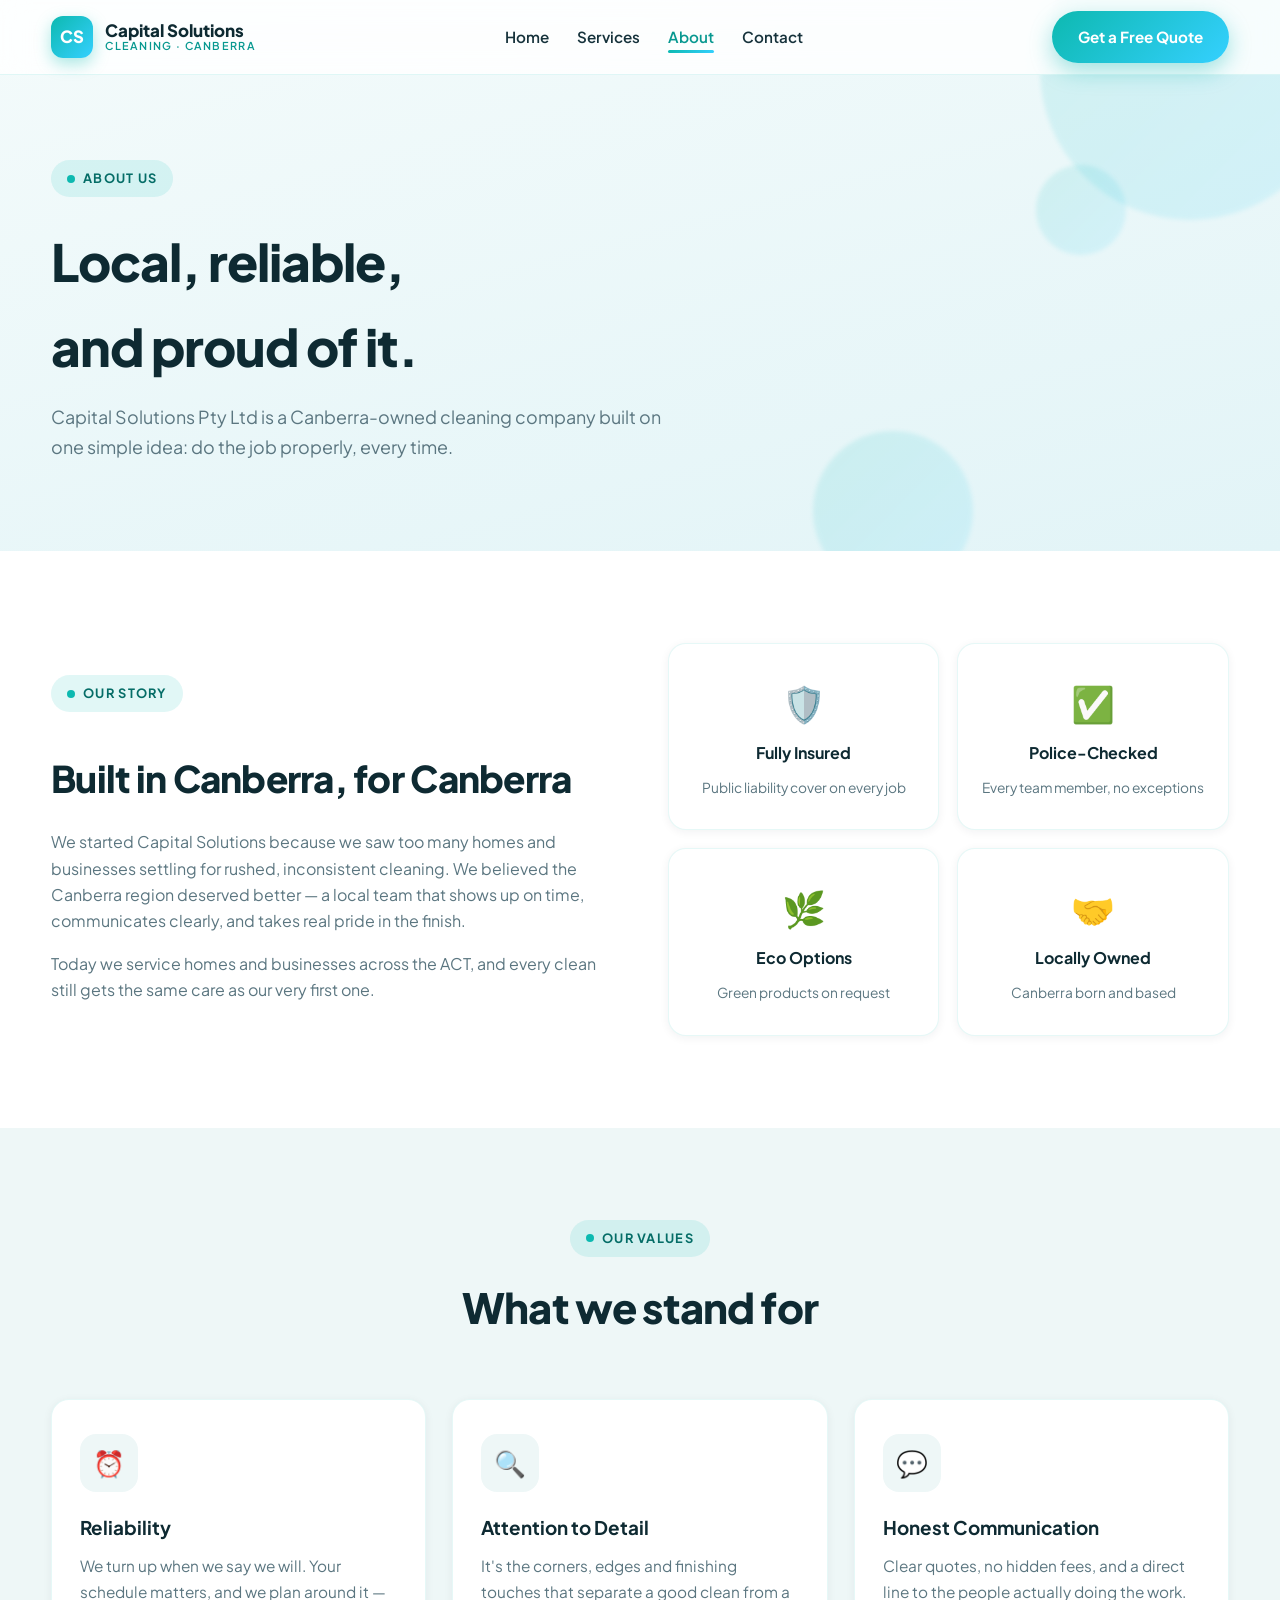
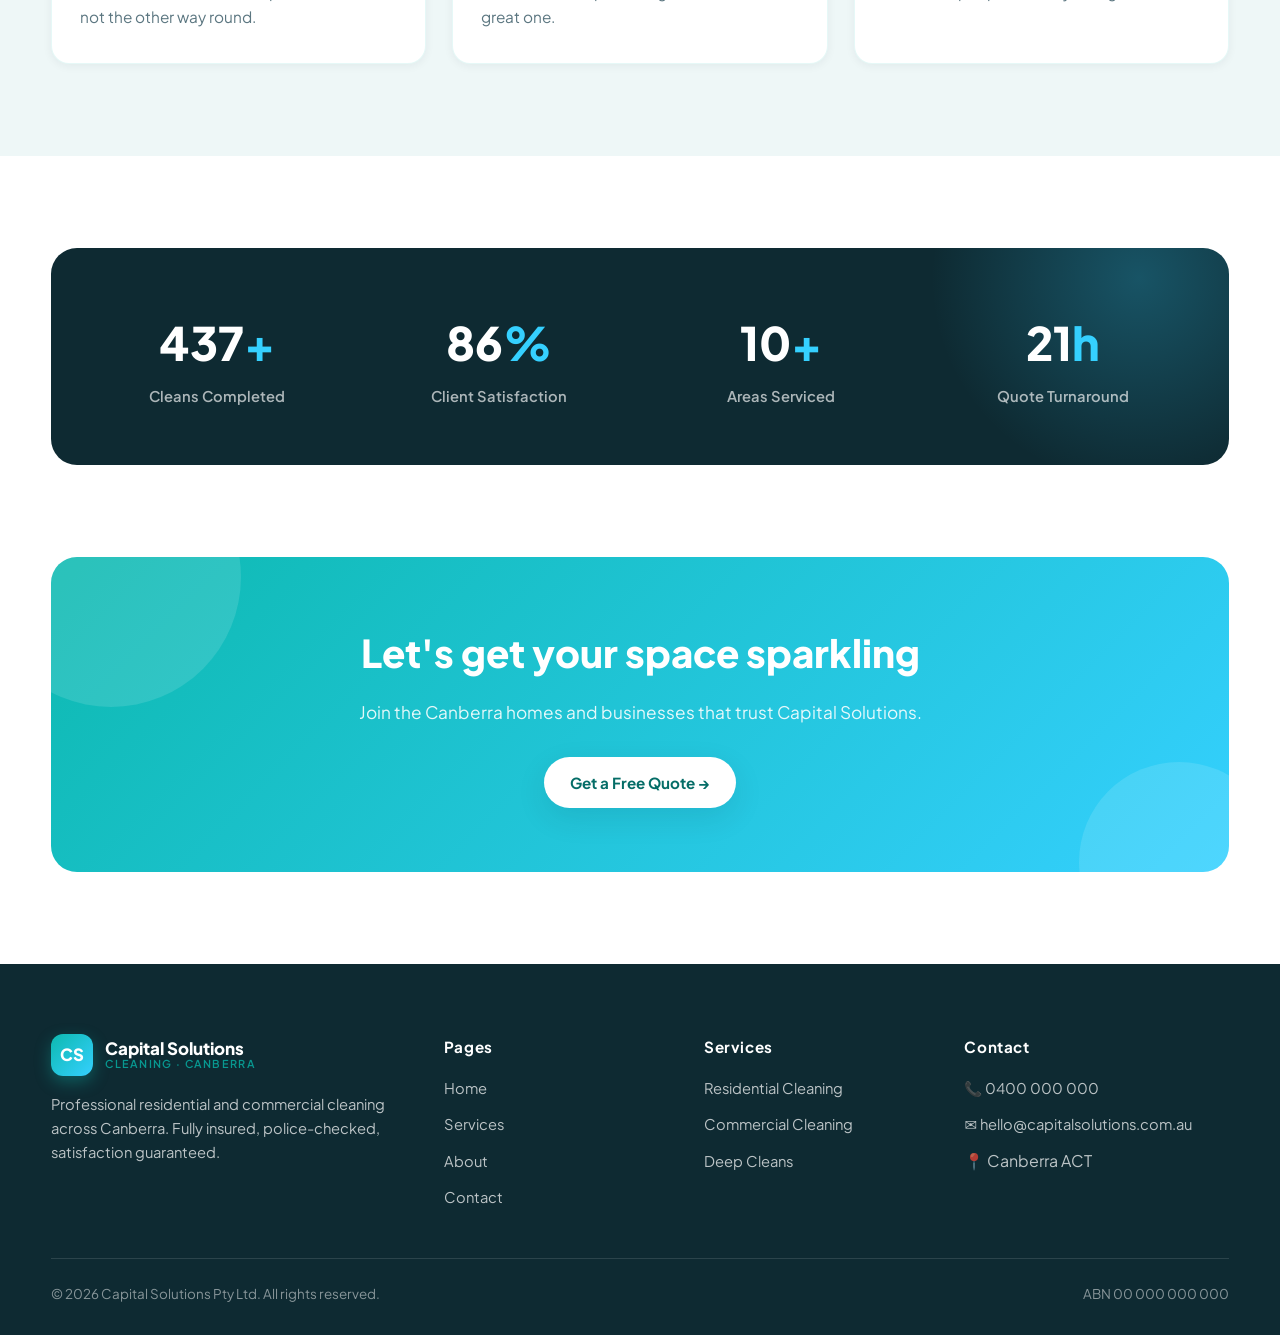
==== about.html @ 1099e559 "Initial commit" ====
<!DOCTYPE html>
<html lang="en-AU">
<head>
  <meta charset="UTF-8">
  <meta name="viewport" content="width=device-width, initial-scale=1.0">
  <title>About Us | Capital Solutions Pty Ltd — Canberra Cleaning Company</title>
  <meta name="description" content="Capital Solutions is a locally owned Canberra cleaning company servicing the ACT with insured, police-checked cleaners.">
  <link rel="preconnect" href="https://fonts.googleapis.com">
  <link href="https://fonts.googleapis.com/css2?family=Plus+Jakarta+Sans:wght@400;600;700;800&display=swap" rel="stylesheet">
  <link rel="stylesheet" href="css/style.css">
</head>
<body>

<nav class="nav">
  <div class="container nav-inner">
    <a href="index.html" class="brand">
      <div class="brand-mark">CS</div>
      <div class="brand-name">Capital Solutions<small>Cleaning · Canberra</small></div>
    </a>
    <ul class="nav-links">
      <li><a href="index.html">Home</a></li>
      <li><a href="services.html">Services</a></li>
      <li><a href="about.html" class="active">About</a></li>
      <li><a href="contact.html">Contact</a></li>
    </ul>
    <a href="contact.html" class="btn btn-primary nav-cta">Get a Free Quote</a>
    <button class="hamburger" aria-label="Menu"><span></span><span></span><span></span></button>
  </div>
</nav>

<header class="page-hero">
  <div class="blob b1"></div><div class="blob b2"></div><div class="blob b3"></div>
  <div class="container">
    <span class="eyebrow">About us</span>
    <h1>Local, reliable,<br>and proud of it.</h1>
    <p>Capital Solutions Pty Ltd is a Canberra-owned cleaning company built on one simple idea: do the job properly, every time.</p>
  </div>
</header>

<!-- STORY -->
<section>
  <div class="container">
    <div class="grid-2" style="align-items:center; gap:56px">
      <div class="reveal">
        <span class="eyebrow">Our story</span>
        <h2 style="font-size:clamp(1.7rem,3vw,2.3rem); font-weight:800; color:var(--navy); letter-spacing:-.02em; margin:14px 0 20px">Built in Canberra, for Canberra</h2>
        <p style="color:var(--slate); margin-bottom:16px">We started Capital Solutions because we saw too many homes and businesses settling for rushed, inconsistent cleaning. We believed the Canberra region deserved better — a local team that shows up on time, communicates clearly, and takes real pride in the finish.</p>
        <p style="color:var(--slate)">Today we service homes and businesses across the ACT, and every clean still gets the same care as our very first one.</p>
      </div>
      <div class="grid-2 reveal reveal-d1" style="gap:18px">
        <div class="card" style="text-align:center; padding:30px 20px">
          <div style="font-size:2.2rem; margin-bottom:8px">🛡️</div>
          <h3 style="font-size:1rem">Fully Insured</h3>
          <p style="font-size:.86rem">Public liability cover on every job</p>
        </div>
        <div class="card" style="text-align:center; padding:30px 20px">
          <div style="font-size:2.2rem; margin-bottom:8px">✅</div>
          <h3 style="font-size:1rem">Police-Checked</h3>
          <p style="font-size:.86rem">Every team member, no exceptions</p>
        </div>
        <div class="card" style="text-align:center; padding:30px 20px">
          <div style="font-size:2.2rem; margin-bottom:8px">🌿</div>
          <h3 style="font-size:1rem">Eco Options</h3>
          <p style="font-size:.86rem">Green products on request</p>
        </div>
        <div class="card" style="text-align:center; padding:30px 20px">
          <div style="font-size:2.2rem; margin-bottom:8px">🤝</div>
          <h3 style="font-size:1rem">Locally Owned</h3>
          <p style="font-size:.86rem">Canberra born and based</p>
        </div>
      </div>
    </div>
  </div>
</section>

<!-- VALUES -->
<section class="areas">
  <div class="container">
    <div class="section-head reveal">
      <span class="eyebrow">Our values</span>
      <h2>What we stand for</h2>
    </div>
    <div class="grid-3">
      <div class="card reveal">
        <div class="card-icon">⏰</div>
        <h3>Reliability</h3>
        <p>We turn up when we say we will. Your schedule matters, and we plan around it — not the other way round.</p>
      </div>
      <div class="card reveal reveal-d1">
        <div class="card-icon">🔍</div>
        <h3>Attention to Detail</h3>
        <p>It's the corners, edges and finishing touches that separate a good clean from a great one.</p>
      </div>
      <div class="card reveal reveal-d2">
        <div class="card-icon">💬</div>
        <h3>Honest Communication</h3>
        <p>Clear quotes, no hidden fees, and a direct line to the people actually doing the work.</p>
      </div>
    </div>
  </div>
</section>

<!-- STATS -->
<section>
  <div class="container">
    <div class="stats-band reveal">
      <div class="stats-grid">
        <div class="stat"><div class="num" data-count="500">0<span class="accent">+</span></div><div class="label">Cleans Completed</div></div>
        <div class="stat"><div class="num" data-count="98">0<span class="accent">%</span></div><div class="label">Client Satisfaction</div></div>
        <div class="stat"><div class="num" data-count="12">0<span class="accent">+</span></div><div class="label">Areas Serviced</div></div>
        <div class="stat"><div class="num" data-count="24">0<span class="accent">h</span></div><div class="label">Quote Turnaround</div></div>
      </div>
    </div>
  </div>
</section>

<!-- CTA -->
<section style="padding-top:0">
  <div class="container">
    <div class="cta-banner reveal">
      <h2>Let's get your space sparkling</h2>
      <p>Join the Canberra homes and businesses that trust Capital Solutions.</p>
      <a href="contact.html" class="btn btn-light">Get a Free Quote →</a>
    </div>
  </div>
</section>

<footer>
  <div class="container">
    <div class="footer-grid">
      <div>
        <div class="brand" style="margin-bottom:16px">
          <div class="brand-mark">CS</div>
          <div class="brand-name" style="color:#fff">Capital Solutions<small>Cleaning · Canberra</small></div>
        </div>
        <p>Professional residential and commercial cleaning across Canberra. Fully insured, police-checked, satisfaction guaranteed.</p>
      </div>
      <div>
        <h4>Pages</h4>
        <ul>
          <li><a href="index.html">Home</a></li>
          <li><a href="services.html">Services</a></li>
          <li><a href="about.html">About</a></li>
          <li><a href="contact.html">Contact</a></li>
        </ul>
      </div>
      <div>
        <h4>Services</h4>
        <ul>
          <li><a href="services.html">Residential Cleaning</a></li>
          <li><a href="services.html">Commercial Cleaning</a></li>
          <li><a href="services.html">Deep Cleans</a></li>
        </ul>
      </div>
      <div>
        <h4>Contact</h4>
        <ul>
          <li><a href="tel:0400000000">📞 0400 000 000</a></li>
          <li><a href="mailto:hello@capitalsolutions.com.au">✉️ hello@capitalsolutions.com.au</a></li>
          <li>📍 Canberra ACT</li>
        </ul>
      </div>
    </div>
    <div class="footer-bottom">
      <span>© 2026 Capital Solutions Pty Ltd. All rights reserved.</span>
      <span>ABN 00 000 000 000</span>
    </div>
  </div>
</footer>

<script src="js/main.js"></script>
</body>
</html>
---- css/style.css ----
/* ============================================
   Capital Solutions Pty Ltd — Shared Styles
   Fresh & clean: light base, aqua/teal accents
   ============================================ */

:root {
  --teal: #0db9b0;
  --teal-dark: #089890;
  --teal-deep: #056d67;
  --aqua: #35d0ff;
  --navy: #0e2a32;
  --ink: #16323b;
  --slate: #5b7680;
  --mist: #eef7f7;
  --white: #ffffff;
  --grad: linear-gradient(135deg, #0db9b0 0%, #35d0ff 100%);
  --shadow-sm: 0 2px 10px rgba(14, 42, 50, 0.06);
  --shadow-md: 0 10px 30px rgba(14, 42, 50, 0.10);
  --shadow-lg: 0 24px 60px rgba(14, 42, 50, 0.14);
  --radius: 18px;
  --font: 'Plus Jakarta Sans', 'Segoe UI', system-ui, sans-serif;
}

* { margin: 0; padding: 0; box-sizing: border-box; }
html { scroll-behavior: smooth; }
body {
  font-family: var(--font);
  color: var(--ink);
  background: var(--white);
  line-height: 1.65;
  overflow-x: hidden;
}
img { max-width: 100%; display: block; }
a { color: var(--teal-dark); text-decoration: none; }
.container { width: min(1180px, 92%); margin: 0 auto; }

/* ---------- Navigation ---------- */
.nav {
  position: fixed; inset: 0 0 auto 0; z-index: 100;
  background: rgba(255, 255, 255, 0.82);
  backdrop-filter: blur(14px);
  -webkit-backdrop-filter: blur(14px);
  border-bottom: 1px solid rgba(13, 185, 176, 0.12);
  transition: box-shadow .3s ease;
}
.nav.scrolled { box-shadow: var(--shadow-sm); }
.nav-inner {
  display: flex; align-items: center; justify-content: space-between;
  height: 74px;
}
.brand { display: flex; align-items: center; gap: 12px; }
.brand-mark {
  width: 42px; height: 42px; border-radius: 12px;
  background: var(--grad);
  display: grid; place-items: center;
  color: #fff; font-weight: 800; font-size: 1.05rem;
  box-shadow: 0 6px 16px rgba(13, 185, 176, 0.35);
}
.brand-name { font-weight: 800; font-size: 1.06rem; color: var(--navy); line-height: 1.15; }
.brand-name small { display: block; font-size: .68rem; font-weight: 600; color: var(--teal-dark); letter-spacing: .12em; text-transform: uppercase; }

.nav-links { display: flex; align-items: center; gap: 28px; list-style: none; }
.nav-links a {
  font-weight: 600; font-size: .95rem; color: var(--ink);
  position: relative; padding: 4px 0; transition: color .25s;
}
.nav-links a::after {
  content: ''; position: absolute; left: 0; bottom: -3px;
  width: 0; height: 2.5px; border-radius: 2px;
  background: var(--grad); transition: width .3s ease;
}
.nav-links a:hover, .nav-links a.active { color: var(--teal-dark); }
.nav-links a:hover::after, .nav-links a.active::after { width: 100%; }

.btn {
  display: inline-flex; align-items: center; gap: 8px;
  padding: 13px 26px; border-radius: 999px;
  font-weight: 700; font-size: .95rem; font-family: var(--font);
  border: none; cursor: pointer; transition: transform .25s, box-shadow .25s;
}
.btn-primary {
  background: var(--grad); color: #fff;
  box-shadow: 0 8px 22px rgba(13, 185, 176, 0.38);
}
.btn-primary:hover { transform: translateY(-3px); box-shadow: 0 14px 30px rgba(13, 185, 176, 0.45); color: #fff; }
.btn-ghost {
  background: transparent; color: var(--teal-deep);
  border: 2px solid rgba(13, 185, 176, 0.45);
}
.btn-ghost:hover { background: rgba(13, 185, 176, 0.08); transform: translateY(-3px); }
.btn-light { background: #fff; color: var(--teal-deep); box-shadow: var(--shadow-md); }
.btn-light:hover { transform: translateY(-3px); }

.hamburger {
  display: none; flex-direction: column; gap: 5px;
  background: none; border: none; cursor: pointer; padding: 8px;
}
.hamburger span { width: 24px; height: 2.5px; border-radius: 2px; background: var(--navy); transition: .3s; }

/* ---------- Hero (3D canvas host) ---------- */
.hero {
  position: relative; min-height: 92vh;
  display: flex; align-items: center;
  background: linear-gradient(165deg, #f4fbfb 0%, #e6f6f8 55%, #dbf2f5 100%);
  overflow: hidden; padding-top: 74px;
}
#hero-canvas {
  position: absolute; inset: 0;
  width: 100%; height: 100%;
  z-index: 1;
}
.hero-content { position: relative; z-index: 2; max-width: 640px; padding: 70px 0; }
.eyebrow {
  display: inline-flex; align-items: center; gap: 8px;
  background: rgba(13, 185, 176, 0.12); color: var(--teal-deep);
  font-size: .8rem; font-weight: 700; letter-spacing: .1em; text-transform: uppercase;
  padding: 8px 16px; border-radius: 999px; margin-bottom: 22px;
}
.eyebrow::before { content: ''; width: 8px; height: 8px; border-radius: 50%; background: var(--teal); }
.hero h1 {
  font-size: clamp(2.4rem, 5.2vw, 3.9rem);
  line-height: 1.08; font-weight: 800; color: var(--navy);
  letter-spacing: -0.02em; margin-bottom: 22px;
}
.hero h1 .grad-text {
  background: var(--grad);
  -webkit-background-clip: text; background-clip: text;
  -webkit-text-fill-color: transparent; color: transparent;
}
.hero p.lead { font-size: 1.15rem; color: var(--slate); margin-bottom: 34px; max-width: 540px; }
.hero-ctas { display: flex; gap: 16px; flex-wrap: wrap; }

.hero-badges { display: flex; gap: 26px; margin-top: 46px; flex-wrap: wrap; }
.hero-badge { display: flex; align-items: center; gap: 10px; font-size: .9rem; font-weight: 600; color: var(--ink); }
.hero-badge svg { flex: 0 0 auto; }

/* ---------- Page hero (inner pages) ---------- */
.page-hero {
  position: relative; padding: 160px 0 90px;
  background: linear-gradient(165deg, #f4fbfb 0%, #e2f4f7 100%);
  overflow: hidden;
}
.page-hero h1 { font-size: clamp(2.2rem, 4.5vw, 3.2rem); font-weight: 800; color: var(--navy); letter-spacing: -0.02em; margin-bottom: 14px; }
.page-hero p { font-size: 1.12rem; color: var(--slate); max-width: 640px; }
.page-hero .blob {
  position: absolute; border-radius: 50%;
  background: var(--grad); opacity: .12; filter: blur(2px);
  animation: float 9s ease-in-out infinite;
}
.blob.b1 { width: 300px; height: 300px; top: -80px; right: -60px; }
.blob.b2 { width: 160px; height: 160px; bottom: -40px; right: 24%; animation-delay: -3s; }
.blob.b3 { width: 90px; height: 90px; top: 30%; right: 12%; animation-delay: -6s; }

@keyframes float {
  0%, 100% { transform: translateY(0) scale(1); }
  50% { transform: translateY(-26px) scale(1.05); }
}

/* ---------- Sections ---------- */
section { padding: 92px 0; }
.section-head { text-align: center; max-width: 660px; margin: 0 auto 58px; }
.section-head .eyebrow { margin-bottom: 16px; }
.section-head h2 { font-size: clamp(1.8rem, 3.4vw, 2.6rem); font-weight: 800; color: var(--navy); letter-spacing: -0.02em; margin-bottom: 14px; }
.section-head p { color: var(--slate); font-size: 1.06rem; }

.grid-3 { display: grid; grid-template-columns: repeat(3, 1fr); gap: 26px; }
.grid-2 { display: grid; grid-template-columns: repeat(2, 1fr); gap: 26px; }
.grid-4 { display: grid; grid-template-columns: repeat(4, 1fr); gap: 22px; }

/* ---------- Cards ---------- */
.card {
  background: #fff; border-radius: var(--radius);
  padding: 34px 28px; box-shadow: var(--shadow-sm);
  border: 1px solid rgba(13, 185, 176, 0.10);
  transition: transform .35s ease, box-shadow .35s ease;
  position: relative; overflow: hidden;
}
.card:hover { transform: translateY(-8px); box-shadow: var(--shadow-lg); }
.card::before {
  content: ''; position: absolute; top: 0; left: 0; right: 0; height: 4px;
  background: var(--grad); transform: scaleX(0); transform-origin: left;
  transition: transform .4s ease;
}
.card:hover::before { transform: scaleX(1); }
.card-icon {
  width: 58px; height: 58px; border-radius: 16px;
  background: var(--mist); display: grid; place-items: center;
  margin-bottom: 20px; font-size: 1.6rem;
  transition: transform .35s;
}
.card:hover .card-icon { transform: scale(1.1) rotate(-6deg); }
.card h3 { font-size: 1.18rem; font-weight: 700; color: var(--navy); margin-bottom: 10px; }
.card p { color: var(--slate); font-size: .96rem; }
.card .link-more { display: inline-flex; align-items: center; gap: 6px; margin-top: 16px; font-weight: 700; font-size: .92rem; }
.card .link-more:hover { gap: 10px; }

/* ---------- Stats band ---------- */
.stats-band {
  background: var(--navy);
  border-radius: 26px; padding: 56px 40px;
  position: relative; overflow: hidden;
}
.stats-band::before {
  content: ''; position: absolute; width: 420px; height: 420px; border-radius: 50%;
  background: radial-gradient(circle, rgba(53, 208, 255, 0.25), transparent 70%);
  top: -180px; right: -120px;
}
.stats-grid { display: grid; grid-template-columns: repeat(4, 1fr); gap: 30px; position: relative; }
.stat { text-align: center; }
.stat .num { font-size: clamp(2rem, 3.6vw, 2.9rem); font-weight: 800; color: #fff; }
.stat .num span.accent { color: var(--aqua); }
.stat .label { color: rgba(255, 255, 255, 0.66); font-size: .92rem; font-weight: 600; margin-top: 4px; }

/* ---------- Service areas ---------- */
.areas { background: var(--mist); }
.area-chips { display: flex; flex-wrap: wrap; gap: 12px; justify-content: center; max-width: 820px; margin: 0 auto; }
.chip {
  background: #fff; padding: 11px 22px; border-radius: 999px;
  font-weight: 600; font-size: .93rem; color: var(--ink);
  box-shadow: var(--shadow-sm); border: 1px solid rgba(13, 185, 176, 0.14);
  display: inline-flex; align-items: center; gap: 8px;
  transition: transform .25s, box-shadow .25s, border-color .25s;
}
.chip:hover { transform: translateY(-3px); box-shadow: var(--shadow-md); border-color: var(--teal); }
.chip::before { content: '📍'; font-size: .85rem; }

/* ---------- Steps / process ---------- */
.step { text-align: center; padding: 0 14px; }
.step-num {
  width: 64px; height: 64px; margin: 0 auto 18px; border-radius: 50%;
  background: var(--grad); color: #fff; font-weight: 800; font-size: 1.4rem;
  display: grid; place-items: center;
  box-shadow: 0 10px 26px rgba(13, 185, 176, 0.35);
}
.step h3 { font-size: 1.1rem; color: var(--navy); margin-bottom: 8px; }
.step p { color: var(--slate); font-size: .94rem; }

/* ---------- CTA banner ---------- */
.cta-banner {
  background: var(--grad); border-radius: 26px;
  padding: 64px 48px; text-align: center;
  position: relative; overflow: hidden;
}
.cta-banner::before, .cta-banner::after {
  content: ''; position: absolute; border-radius: 50%;
  background: rgba(255, 255, 255, 0.12);
}
.cta-banner::before { width: 260px; height: 260px; top: -110px; left: -70px; }
.cta-banner::after { width: 200px; height: 200px; bottom: -90px; right: -50px; }
.cta-banner h2 { color: #fff; font-size: clamp(1.7rem, 3.2vw, 2.4rem); font-weight: 800; margin-bottom: 14px; position: relative; }
.cta-banner p { color: rgba(255, 255, 255, 0.88); margin-bottom: 30px; font-size: 1.08rem; position: relative; }

/* ---------- Testimonials ---------- */
.quote-card { display: flex; flex-direction: column; gap: 18px; }
.quote-card .stars { color: #ffb400; font-size: 1.05rem; letter-spacing: 2px; }
.quote-card blockquote { color: var(--ink); font-size: .98rem; font-style: italic; }
.quote-who { display: flex; align-items: center; gap: 12px; }
.quote-who .avatar {
  width: 44px; height: 44px; border-radius: 50%;
  background: var(--grad); color: #fff; font-weight: 700;
  display: grid; place-items: center; font-size: .95rem;
}
.quote-who .name { font-weight: 700; font-size: .93rem; color: var(--navy); }
.quote-who .loc { font-size: .82rem; color: var(--slate); }

/* ---------- Forms ---------- */
.form-card { background: #fff; border-radius: 22px; box-shadow: var(--shadow-lg); padding: 44px; border: 1px solid rgba(13,185,176,.12); }
.form-grid { display: grid; grid-template-columns: 1fr 1fr; gap: 18px; }
.form-field { display: flex; flex-direction: column; gap: 7px; }
.form-field.full { grid-column: 1 / -1; }
.form-field label { font-weight: 700; font-size: .87rem; color: var(--navy); }
.form-field input, .form-field select, .form-field textarea {
  font-family: var(--font); font-size: .95rem; color: var(--ink);
  padding: 13px 16px; border-radius: 12px;
  border: 1.5px solid rgba(13, 185, 176, 0.25); background: #fbfefe;
  transition: border-color .25s, box-shadow .25s; outline: none;
}
.form-field input:focus, .form-field select:focus, .form-field textarea:focus {
  border-color: var(--teal); box-shadow: 0 0 0 4px rgba(13, 185, 176, 0.13);
}
.form-field textarea { resize: vertical; min-height: 120px; }
.form-note { font-size: .82rem; color: var(--slate); margin-top: 14px; }

/* ---------- Contact info ---------- */
.info-tile { display: flex; gap: 16px; align-items: flex-start; }
.info-tile .ico {
  width: 50px; height: 50px; border-radius: 14px; flex: 0 0 auto;
  background: var(--mist); display: grid; place-items: center; font-size: 1.3rem;
}
.info-tile h3 { font-size: 1rem; color: var(--navy); margin-bottom: 4px; }
.info-tile p { color: var(--slate); font-size: .93rem; }

/* ---------- Checklist ---------- */
.check-list { list-style: none; display: grid; gap: 13px; }
.check-list li { display: flex; gap: 12px; align-items: flex-start; color: var(--ink); font-size: .98rem; }
.check-list li::before {
  content: '✓'; flex: 0 0 auto;
  width: 24px; height: 24px; border-radius: 50%;
  background: rgba(13, 185, 176, 0.14); color: var(--teal-deep);
  display: grid; place-items: center; font-weight: 800; font-size: .8rem;
  margin-top: 2px;
}

/* ---------- Footer ---------- */
footer {
  background: var(--navy); color: rgba(255, 255, 255, 0.72);
  padding: 70px 0 30px; margin-top: 0;
}
.footer-grid { display: grid; grid-template-columns: 1.6fr 1fr 1fr 1.2fr; gap: 40px; margin-bottom: 48px; }
footer h4 { color: #fff; font-size: .95rem; font-weight: 700; margin-bottom: 16px; letter-spacing: .04em; }
footer ul { list-style: none; display: grid; gap: 10px; }
footer a { color: rgba(255, 255, 255, 0.72); font-size: .92rem; transition: color .25s; }
footer a:hover { color: var(--aqua); }
footer p { font-size: .92rem; }
.footer-bottom {
  border-top: 1px solid rgba(255, 255, 255, 0.12);
  padding-top: 24px; display: flex; justify-content: space-between; flex-wrap: wrap; gap: 10px;
  font-size: .84rem; color: rgba(255, 255, 255, 0.5);
}

/* ---------- Scroll reveal (2D) ---------- */
.reveal { opacity: 0; transform: translateY(34px); transition: opacity .8s ease, transform .8s cubic-bezier(.2, .7, .3, 1); }
.reveal.visible { opacity: 1; transform: translateY(0); }
.reveal-d1 { transition-delay: .12s; }
.reveal-d2 { transition-delay: .24s; }
.reveal-d3 { transition-delay: .36s; }

/* ---------- Sparkles ---------- */
.sparkle { position: absolute; pointer-events: none; animation: sparkle 2.6s ease-in-out infinite; opacity: 0; }
@keyframes sparkle {
  0%, 100% { opacity: 0; transform: scale(.3) rotate(0deg); }
  50% { opacity: .9; transform: scale(1) rotate(90deg); }
}

/* ---------- Wave divider ---------- */
.wave { display: block; width: 100%; height: 70px; margin-bottom: -1px; }

/* ---------- Responsive ---------- */
@media (max-width: 960px) {
  .grid-3, .grid-4 { grid-template-columns: repeat(2, 1fr); }
  .stats-grid { grid-template-columns: repeat(2, 1fr); }
  .footer-grid { grid-template-columns: 1fr 1fr; }
}
@media (max-width: 680px) {
  .nav-links {
    position: fixed; top: 74px; right: 0; left: 0;
    background: #fff; flex-direction: column; gap: 0;
    padding: 10px 0; box-shadow: var(--shadow-md);
    transform: translateY(-130%); transition: transform .35s ease;
  }
  .nav-links.open { transform: translateY(0); }
  .nav-links li { width: 100%; text-align: center; }
  .nav-links a { display: block; padding: 14px; }
  .nav-links a::after { display: none; }
  .hamburger { display: flex; }
  .nav-cta { display: none; }
  .grid-2, .grid-3, .grid-4, .form-grid { grid-template-columns: 1fr; }
  .hero { min-height: auto; }
  .hero-content { padding: 60px 0; }
  .form-card { padding: 28px 22px; }
  section { padding: 64px 0; }
}
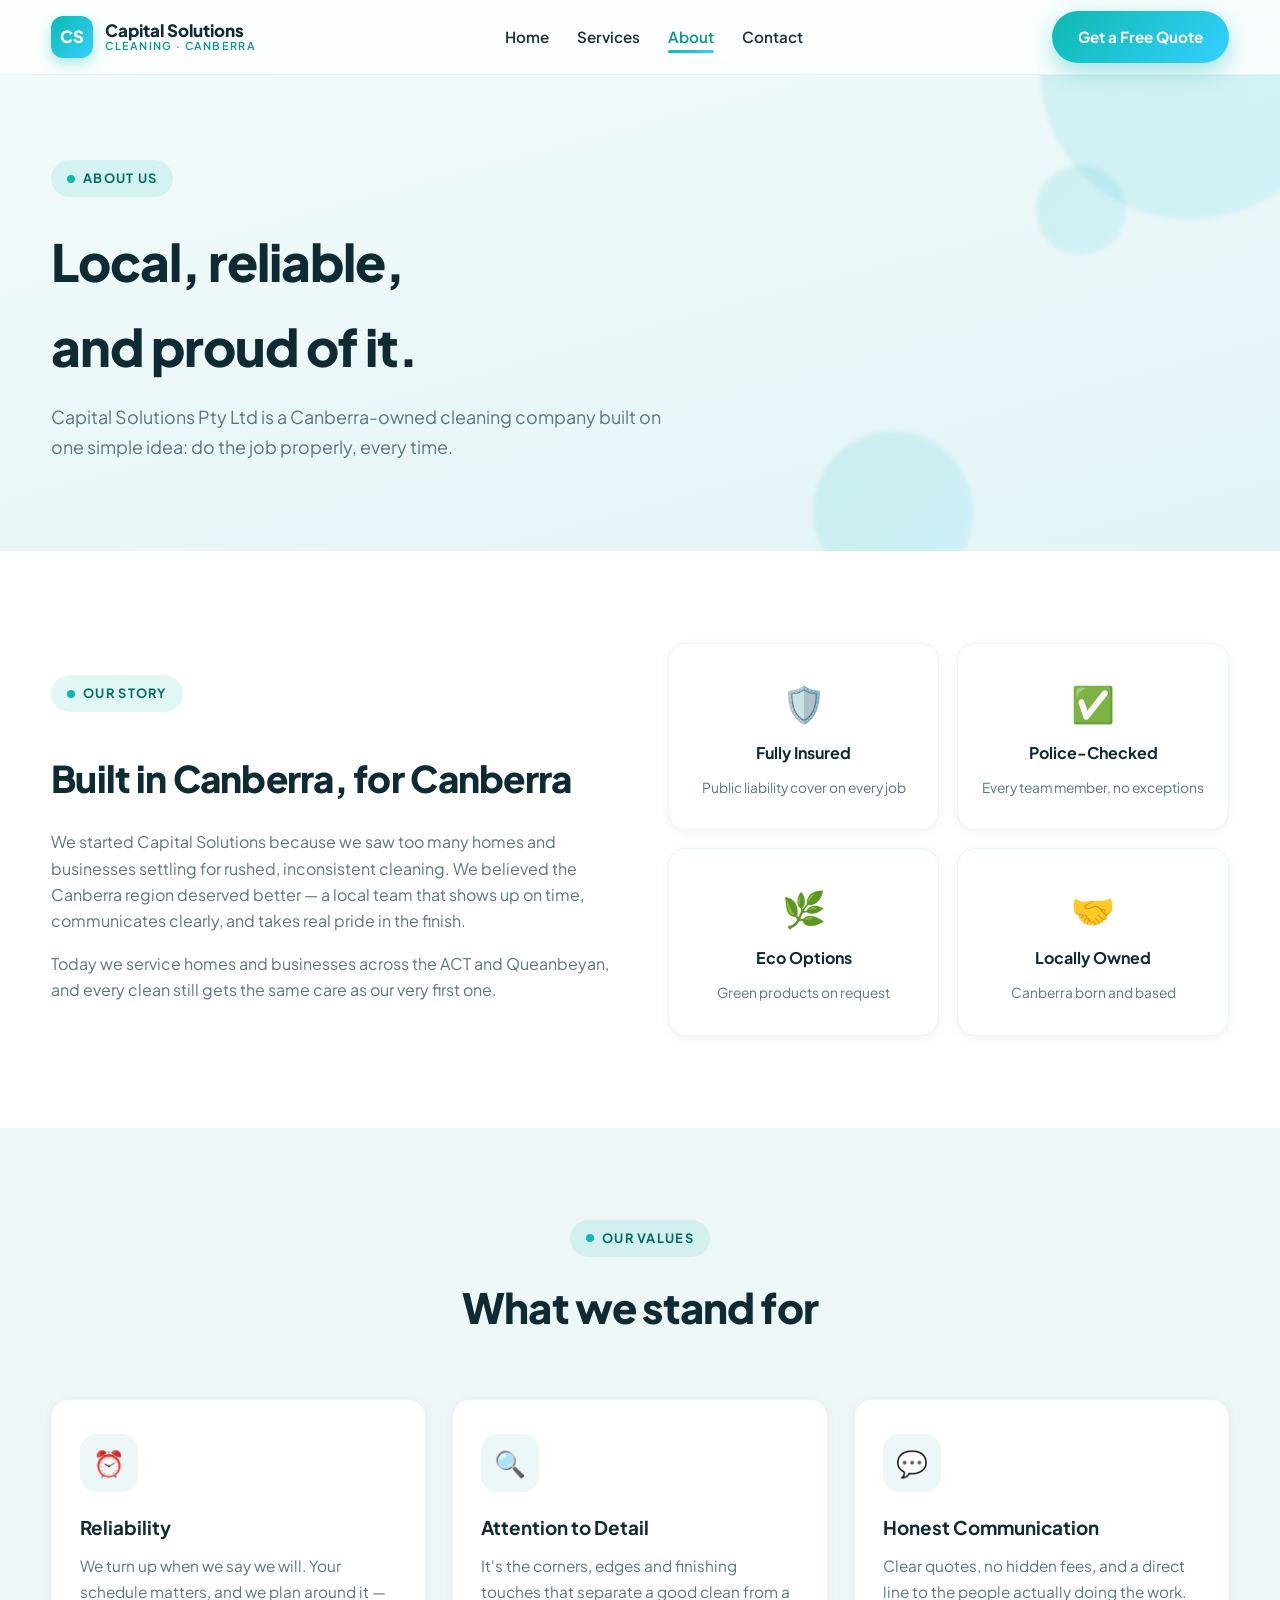
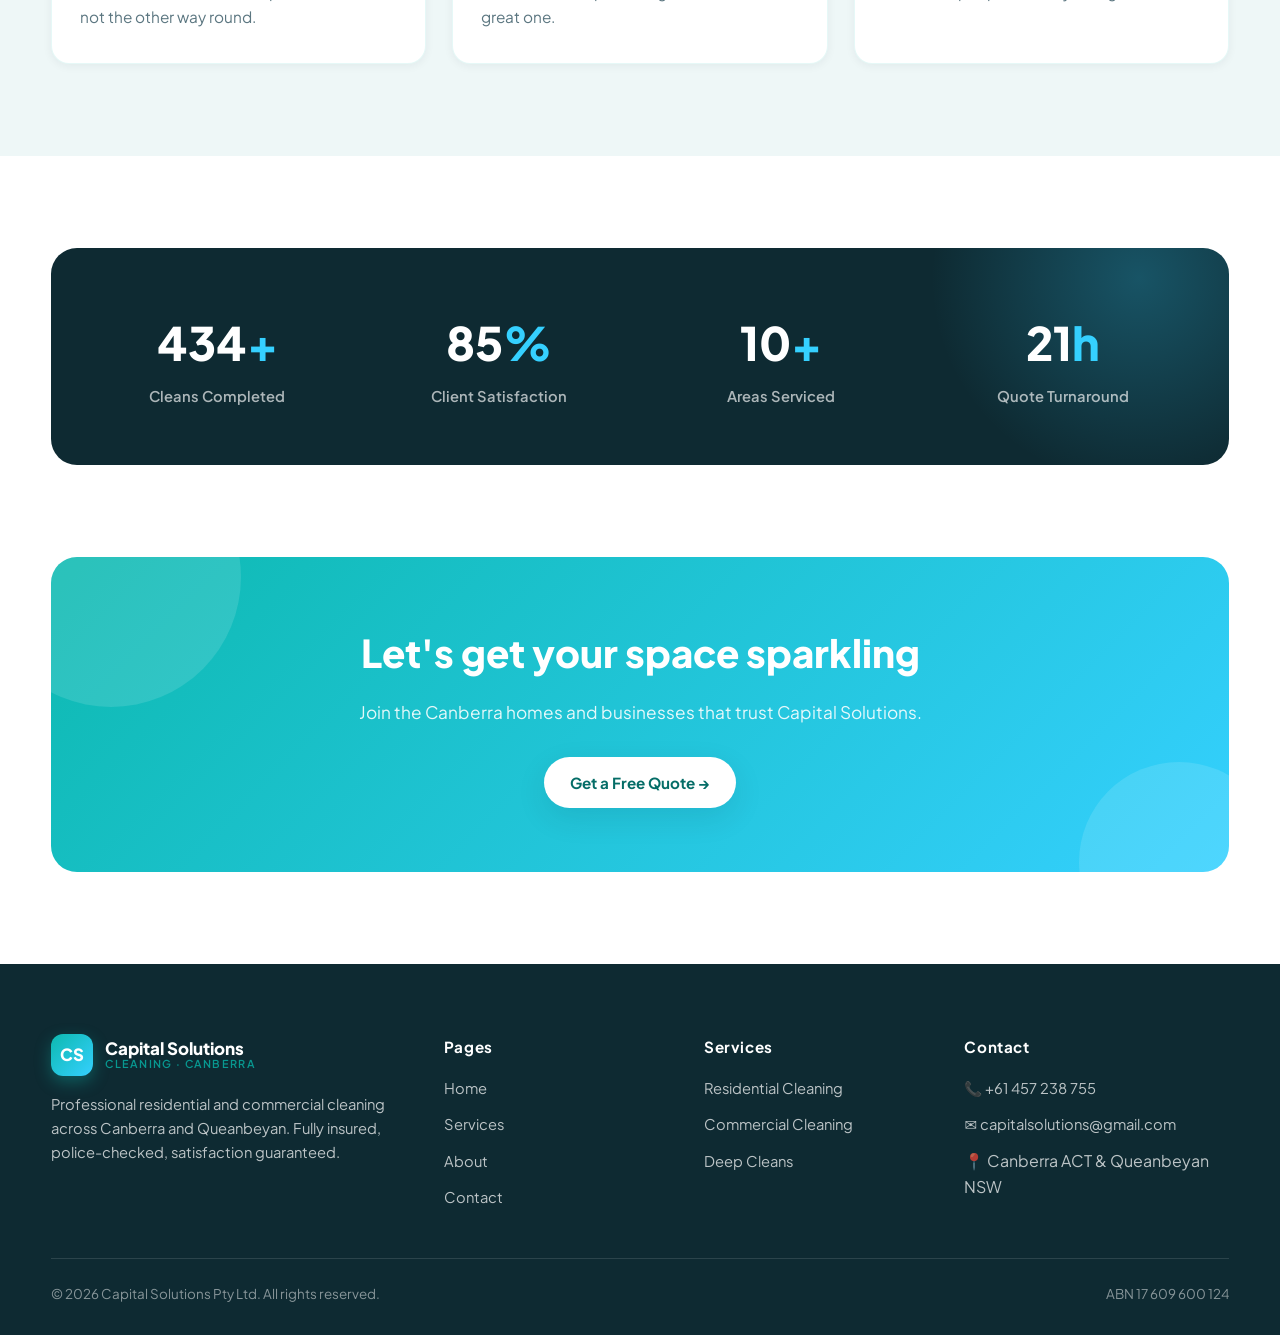
==== commit e05bb6b2: "Info added" ====
--- a/about.html
+++ b/about.html
@@ -4,7 +4,7 @@
   <meta charset="UTF-8">
   <meta name="viewport" content="width=device-width, initial-scale=1.0">
   <title>About Us | Capital Solutions Pty Ltd — Canberra Cleaning Company</title>
-  <meta name="description" content="Capital Solutions is a locally owned Canberra cleaning company servicing the ACT with insured, police-checked cleaners.">
+  <meta name="description" content="Capital Solutions is a locally owned Canberra cleaning company servicing the ACT and Queanbeyan with insured, police-checked cleaners.">
   <link rel="preconnect" href="https://fonts.googleapis.com">
   <link href="https://fonts.googleapis.com/css2?family=Plus+Jakarta+Sans:wght@400;600;700;800&display=swap" rel="stylesheet">
   <link rel="stylesheet" href="css/style.css">
@@ -45,7 +45,7 @@
         <span class="eyebrow">Our story</span>
         <h2 style="font-size:clamp(1.7rem,3vw,2.3rem); font-weight:800; color:var(--navy); letter-spacing:-.02em; margin:14px 0 20px">Built in Canberra, for Canberra</h2>
         <p style="color:var(--slate); margin-bottom:16px">We started Capital Solutions because we saw too many homes and businesses settling for rushed, inconsistent cleaning. We believed the Canberra region deserved better — a local team that shows up on time, communicates clearly, and takes real pride in the finish.</p>
-        <p style="color:var(--slate)">Today we service homes and businesses across the ACT, and every clean still gets the same care as our very first one.</p>
+        <p style="color:var(--slate)">Today we service homes and businesses across the ACT and Queanbeyan, and every clean still gets the same care as our very first one.</p>
       </div>
       <div class="grid-2 reveal reveal-d1" style="gap:18px">
         <div class="card" style="text-align:center; padding:30px 20px">
@@ -133,7 +133,7 @@
           <div class="brand-mark">CS</div>
           <div class="brand-name" style="color:#fff">Capital Solutions<small>Cleaning · Canberra</small></div>
         </div>
-        <p>Professional residential and commercial cleaning across Canberra. Fully insured, police-checked, satisfaction guaranteed.</p>
+        <p>Professional residential and commercial cleaning across Canberra and Queanbeyan. Fully insured, police-checked, satisfaction guaranteed.</p>
       </div>
       <div>
         <h4>Pages</h4>
@@ -155,15 +155,15 @@
       <div>
         <h4>Contact</h4>
         <ul>
-          <li><a href="tel:0400000000">📞 0400 000 000</a></li>
-          <li><a href="mailto:hello@capitalsolutions.com.au">✉️ hello@capitalsolutions.com.au</a></li>
-          <li>📍 Canberra ACT</li>
+          <li><a href="tel:+61457238755">📞 +61 457 238 755</a></li>
+          <li><a href="mailto:capitalsolutions@gmail.com">✉️ capitalsolutions@gmail.com</a></li>
+          <li>📍 Canberra ACT &amp; Queanbeyan NSW</li>
         </ul>
       </div>
     </div>
     <div class="footer-bottom">
       <span>© 2026 Capital Solutions Pty Ltd. All rights reserved.</span>
-      <span>ABN 00 000 000 000</span>
+      <span>ABN 17 609 600 124</span>
     </div>
   </div>
 </footer>
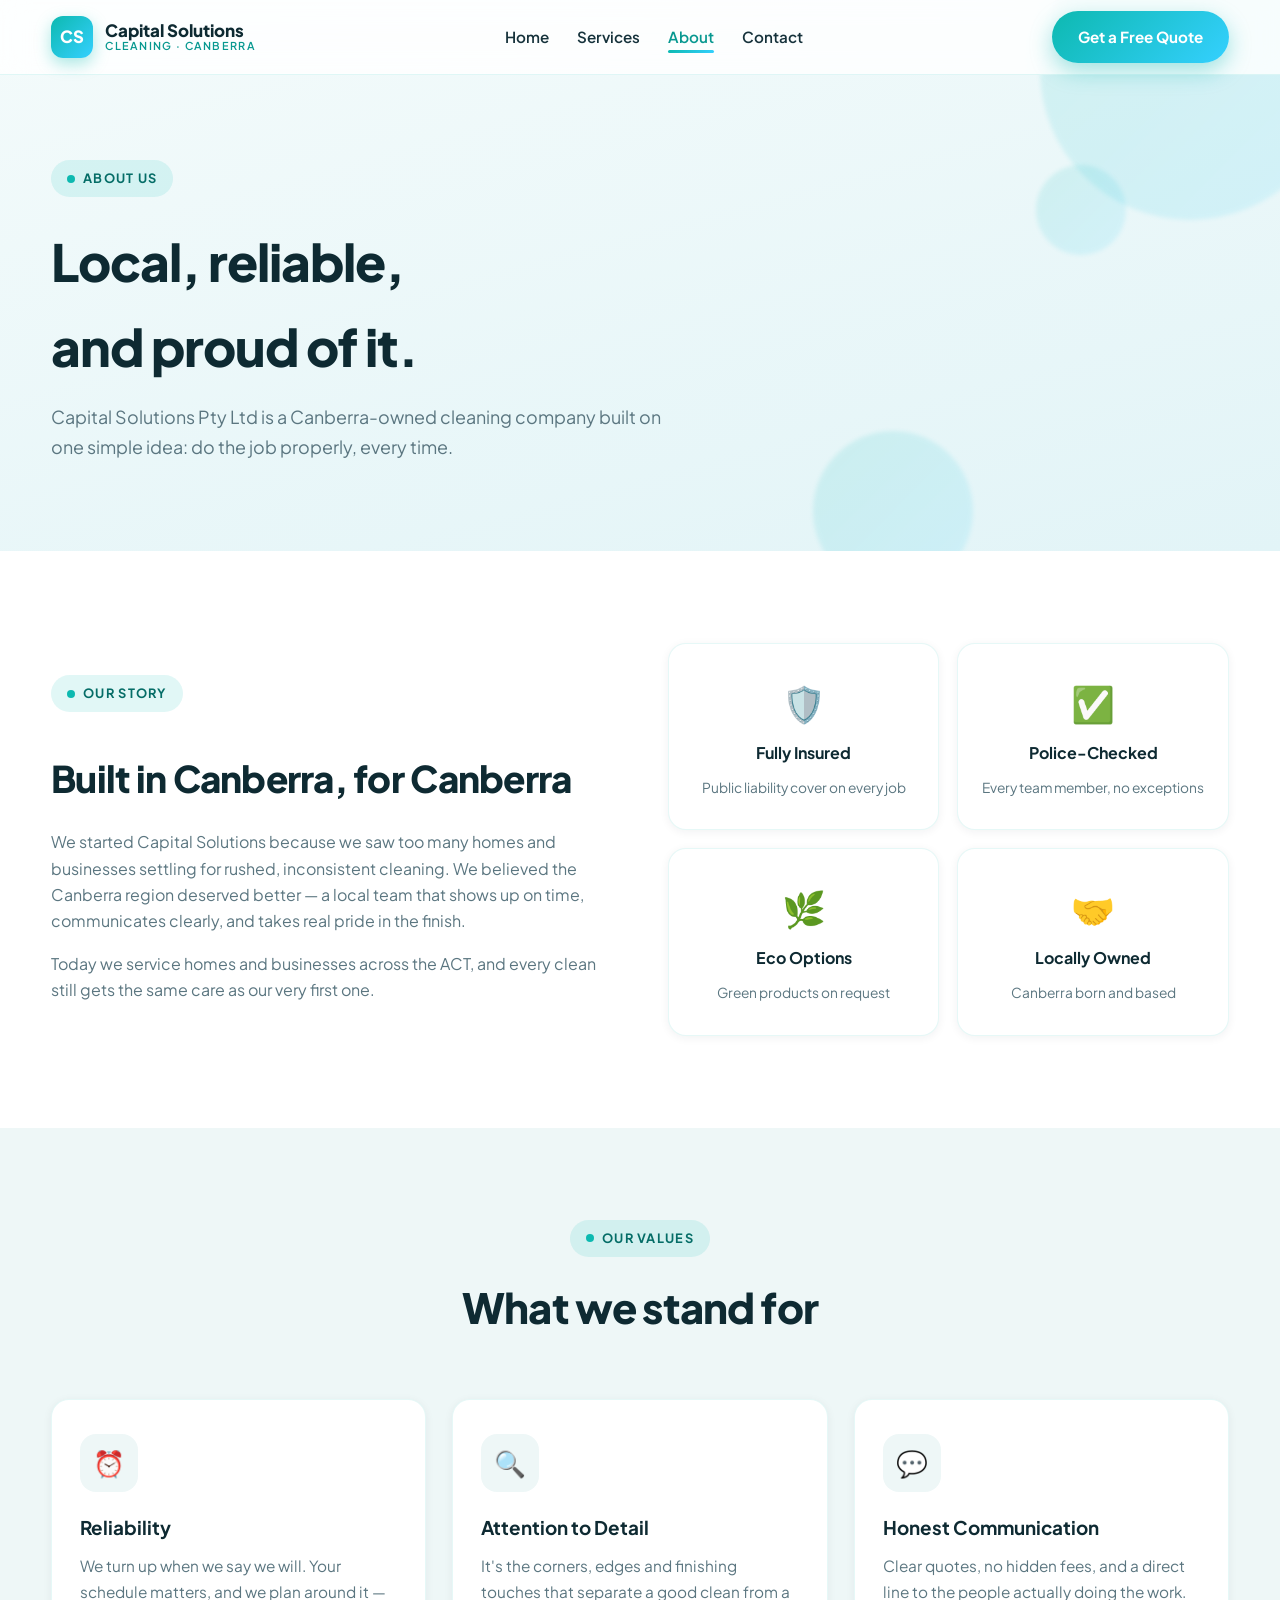
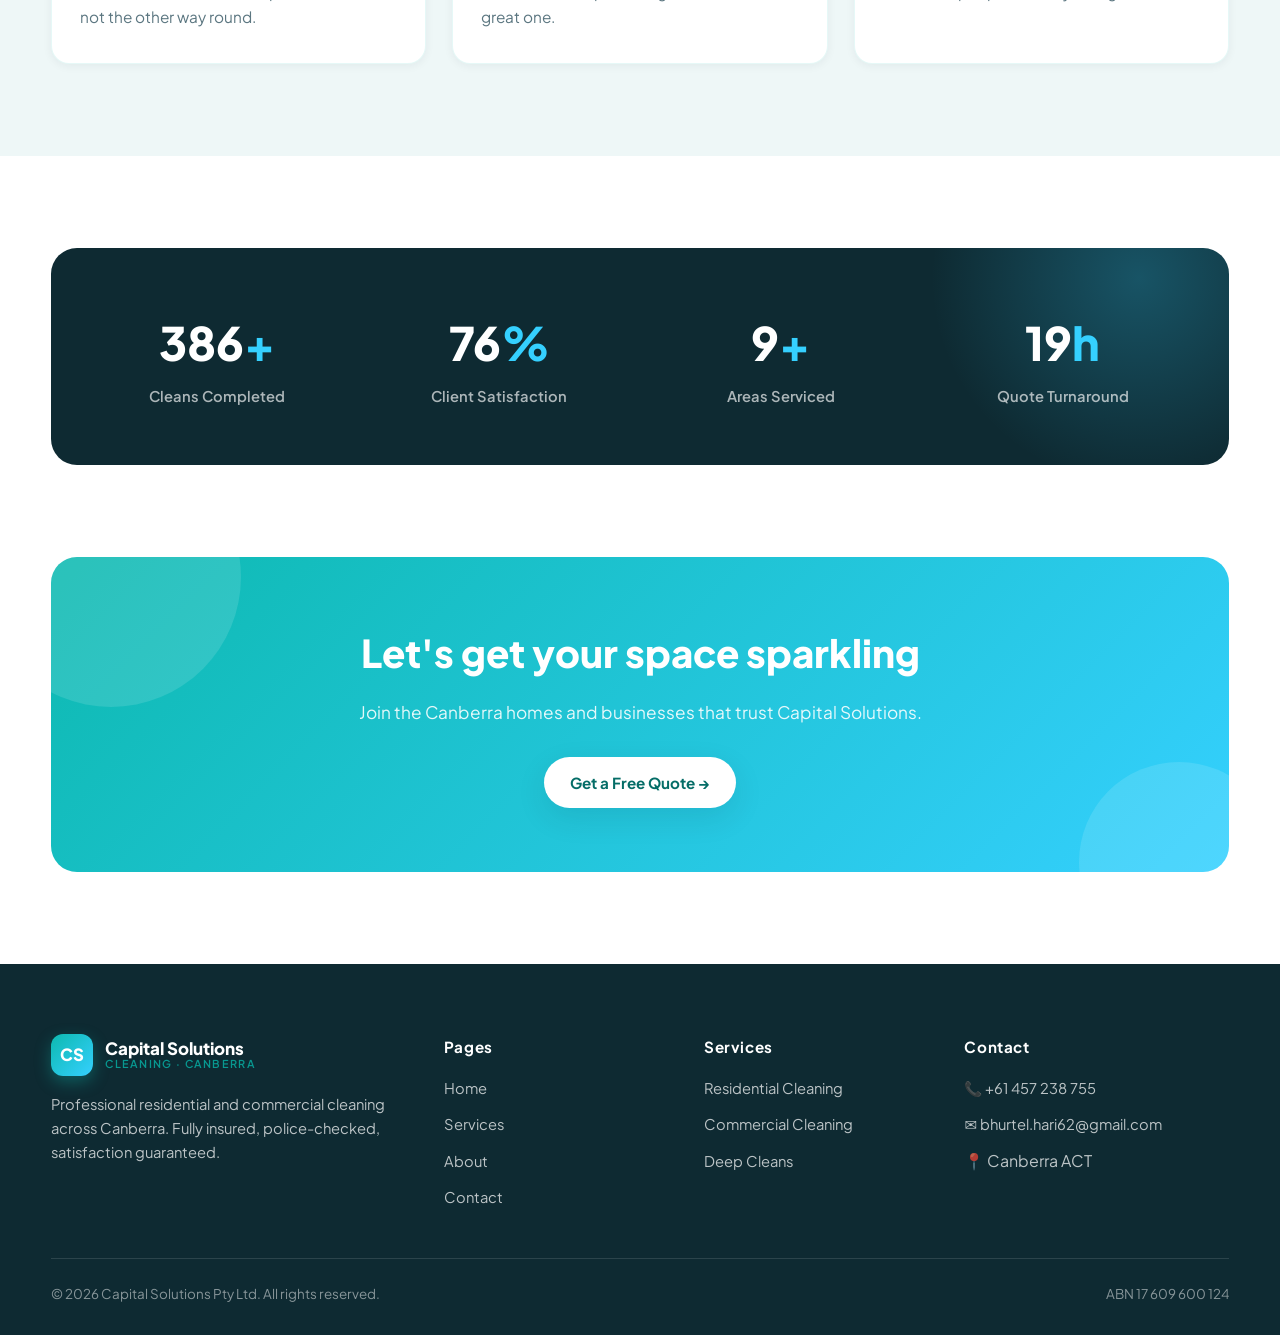
==== commit f24e017c: "Wire quote form to email + fix contact details" ====
--- a/about.html
+++ b/about.html
@@ -4,7 +4,7 @@
   <meta charset="UTF-8">
   <meta name="viewport" content="width=device-width, initial-scale=1.0">
   <title>About Us | Capital Solutions Pty Ltd — Canberra Cleaning Company</title>
-  <meta name="description" content="Capital Solutions is a locally owned Canberra cleaning company servicing the ACT and Queanbeyan with insured, police-checked cleaners.">
+  <meta name="description" content="Capital Solutions is a locally owned Canberra cleaning company servicing the ACT with insured, police-checked cleaners.">
   <link rel="preconnect" href="https://fonts.googleapis.com">
   <link href="https://fonts.googleapis.com/css2?family=Plus+Jakarta+Sans:wght@400;600;700;800&display=swap" rel="stylesheet">
   <link rel="stylesheet" href="css/style.css">
@@ -45,7 +45,7 @@
         <span class="eyebrow">Our story</span>
         <h2 style="font-size:clamp(1.7rem,3vw,2.3rem); font-weight:800; color:var(--navy); letter-spacing:-.02em; margin:14px 0 20px">Built in Canberra, for Canberra</h2>
         <p style="color:var(--slate); margin-bottom:16px">We started Capital Solutions because we saw too many homes and businesses settling for rushed, inconsistent cleaning. We believed the Canberra region deserved better — a local team that shows up on time, communicates clearly, and takes real pride in the finish.</p>
-        <p style="color:var(--slate)">Today we service homes and businesses across the ACT and Queanbeyan, and every clean still gets the same care as our very first one.</p>
+        <p style="color:var(--slate)">Today we service homes and businesses across the ACT, and every clean still gets the same care as our very first one.</p>
       </div>
       <div class="grid-2 reveal reveal-d1" style="gap:18px">
         <div class="card" style="text-align:center; padding:30px 20px">
@@ -133,7 +133,7 @@
           <div class="brand-mark">CS</div>
           <div class="brand-name" style="color:#fff">Capital Solutions<small>Cleaning · Canberra</small></div>
         </div>
-        <p>Professional residential and commercial cleaning across Canberra and Queanbeyan. Fully insured, police-checked, satisfaction guaranteed.</p>
+        <p>Professional residential and commercial cleaning across Canberra. Fully insured, police-checked, satisfaction guaranteed.</p>
       </div>
       <div>
         <h4>Pages</h4>
@@ -156,8 +156,8 @@
         <h4>Contact</h4>
         <ul>
           <li><a href="tel:+61457238755">📞 +61 457 238 755</a></li>
-          <li><a href="mailto:capitalsolutions@gmail.com">✉️ capitalsolutions@gmail.com</a></li>
-          <li>📍 Canberra ACT &amp; Queanbeyan NSW</li>
+          <li><a href="mailto:bhurtel.hari62@gmail.com">✉️ bhurtel.hari62@gmail.com</a></li>
+          <li>📍 Canberra ACT</li>
         </ul>
       </div>
     </div>
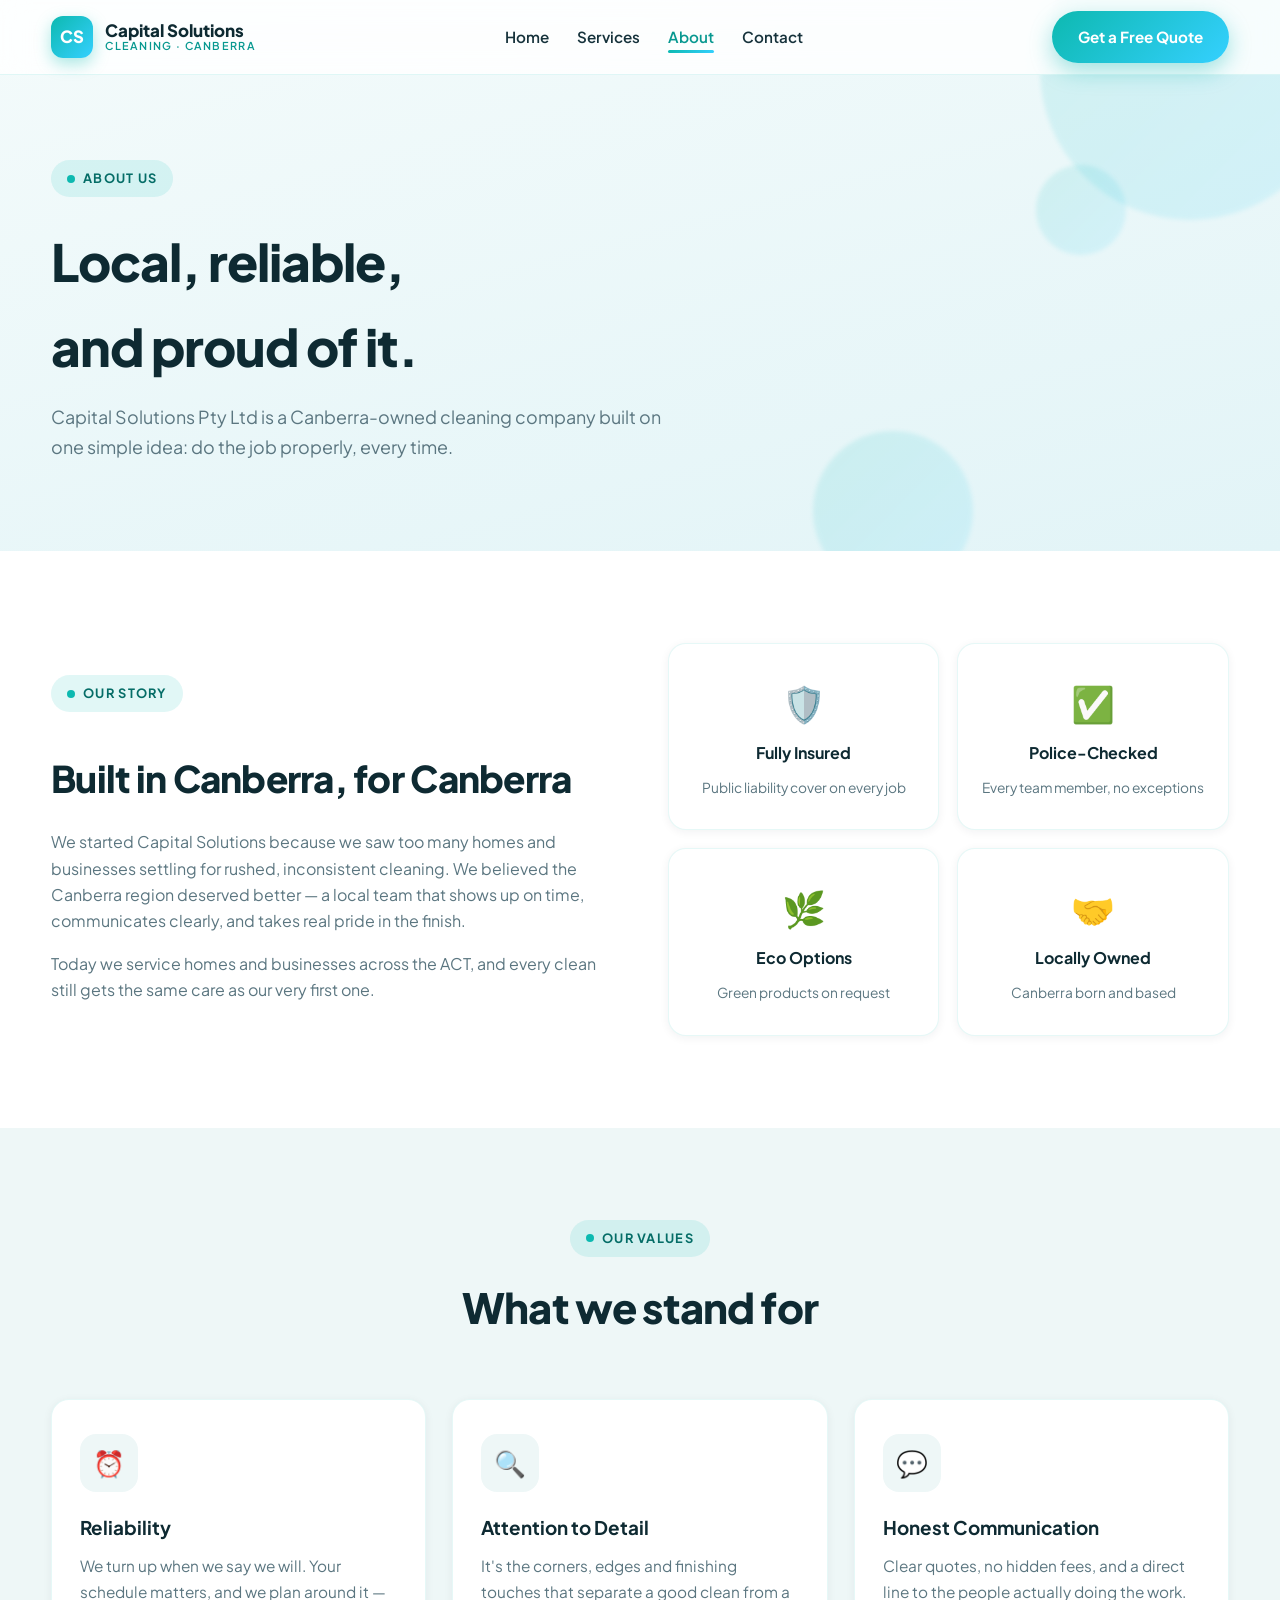
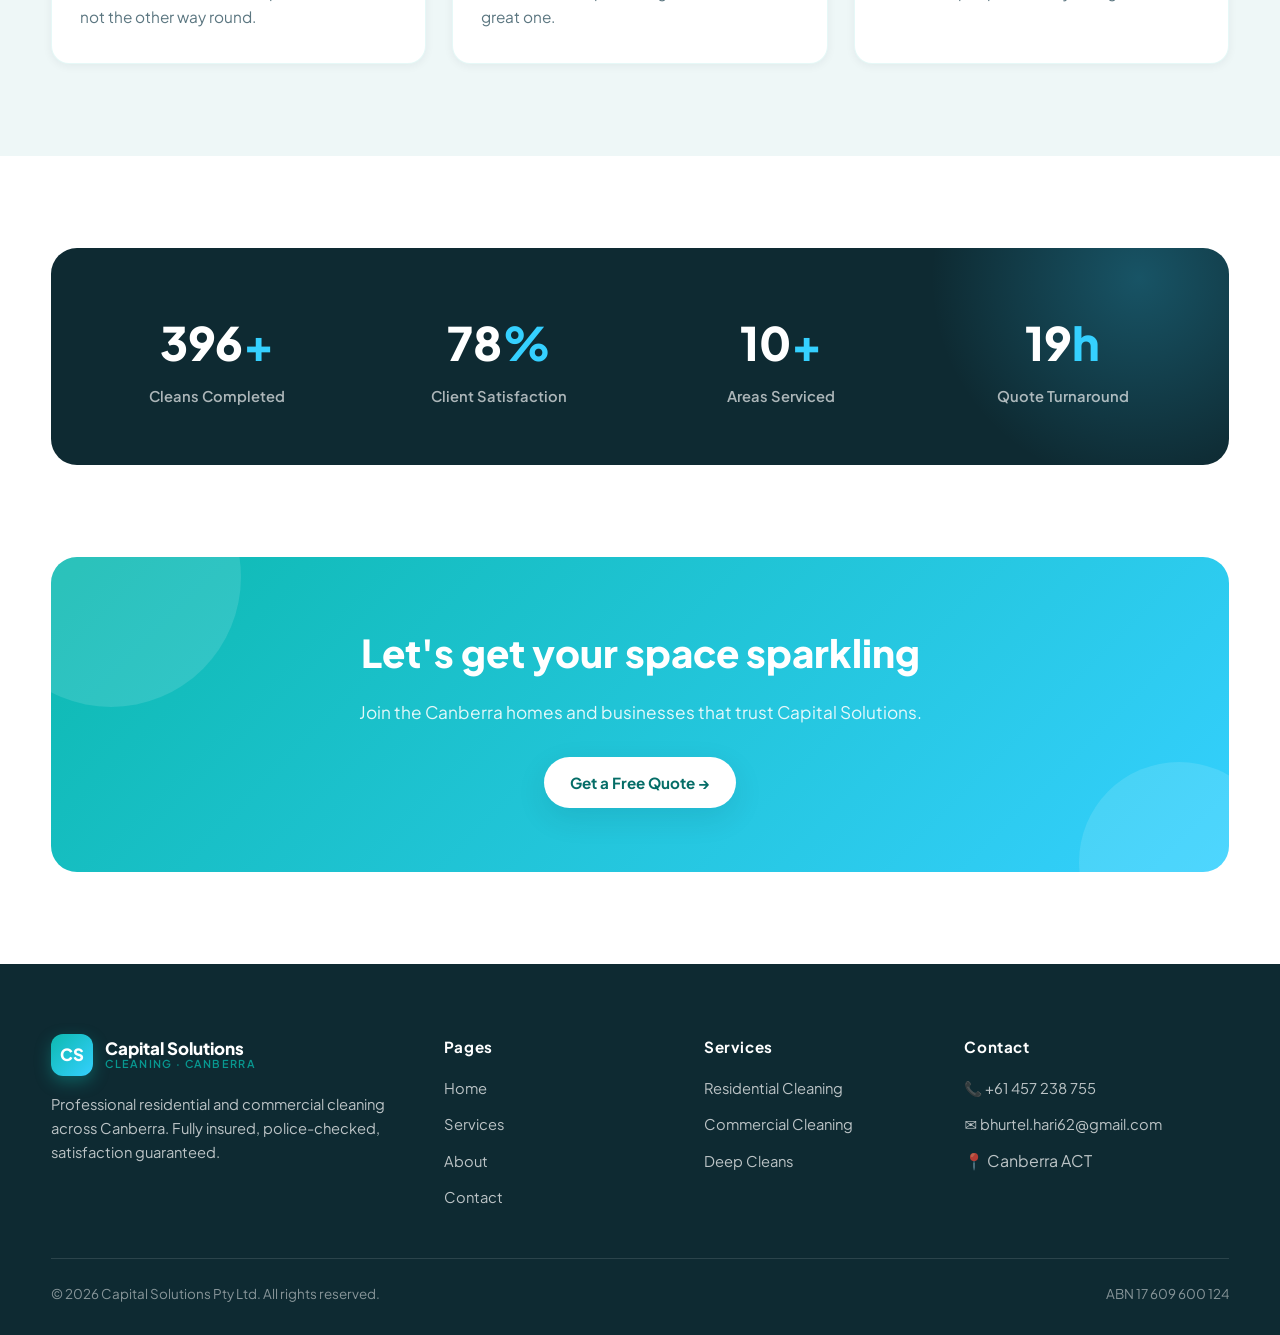
==== commit 57a533bf: "Point site to capitalsolutions.org.au (CNAME, canonical, sitemap)" ====
--- a/about.html
+++ b/about.html
@@ -3,8 +3,19 @@
 <head>
   <meta charset="UTF-8">
   <meta name="viewport" content="width=device-width, initial-scale=1.0">
-  <title>About Us | Capital Solutions Pty Ltd — Canberra Cleaning Company</title>
-  <meta name="description" content="Capital Solutions is a locally owned Canberra cleaning company servicing the ACT with insured, police-checked cleaners.">
+  <title>About Us | Canberra Home &amp; Residential Cleaning | Capital Solutions</title>
+  <meta name="description" content="Capital Solutions is a locally owned Canberra cleaning company providing home, residential and domestic cleaning across the ACT with insured, police-checked cleaners.">
+  <meta name="keywords" content="cleaning Canberra, cleaning in Canberra, home cleaning, home cleaning Canberra, residential cleaning, residential cleaning Canberra, domestic cleaning, domestic cleaning Canberra, house cleaning Canberra, commercial cleaning Canberra, cleaners Canberra, ACT cleaning services">
+  <meta name="robots" content="index, follow">
+  <meta name="geo.region" content="AU-ACT">
+  <meta name="geo.placename" content="Canberra">
+  <link rel="canonical" href="https://capitalsolutions.org.au/about.html">
+  <meta property="og:type" content="website">
+  <meta property="og:site_name" content="Capital Solutions">
+  <meta property="og:locale" content="en_AU">
+  <meta property="og:title" content="About Capital Solutions - Canberra Home &amp; Residential Cleaning">
+  <meta property="og:description" content="A locally owned Canberra cleaning company providing home, residential and domestic cleaning across the ACT.">
+  <meta property="og:url" content="https://capitalsolutions.org.au/about.html">
   <link rel="preconnect" href="https://fonts.googleapis.com">
   <link href="https://fonts.googleapis.com/css2?family=Plus+Jakarta+Sans:wght@400;600;700;800&display=swap" rel="stylesheet">
   <link rel="stylesheet" href="css/style.css">
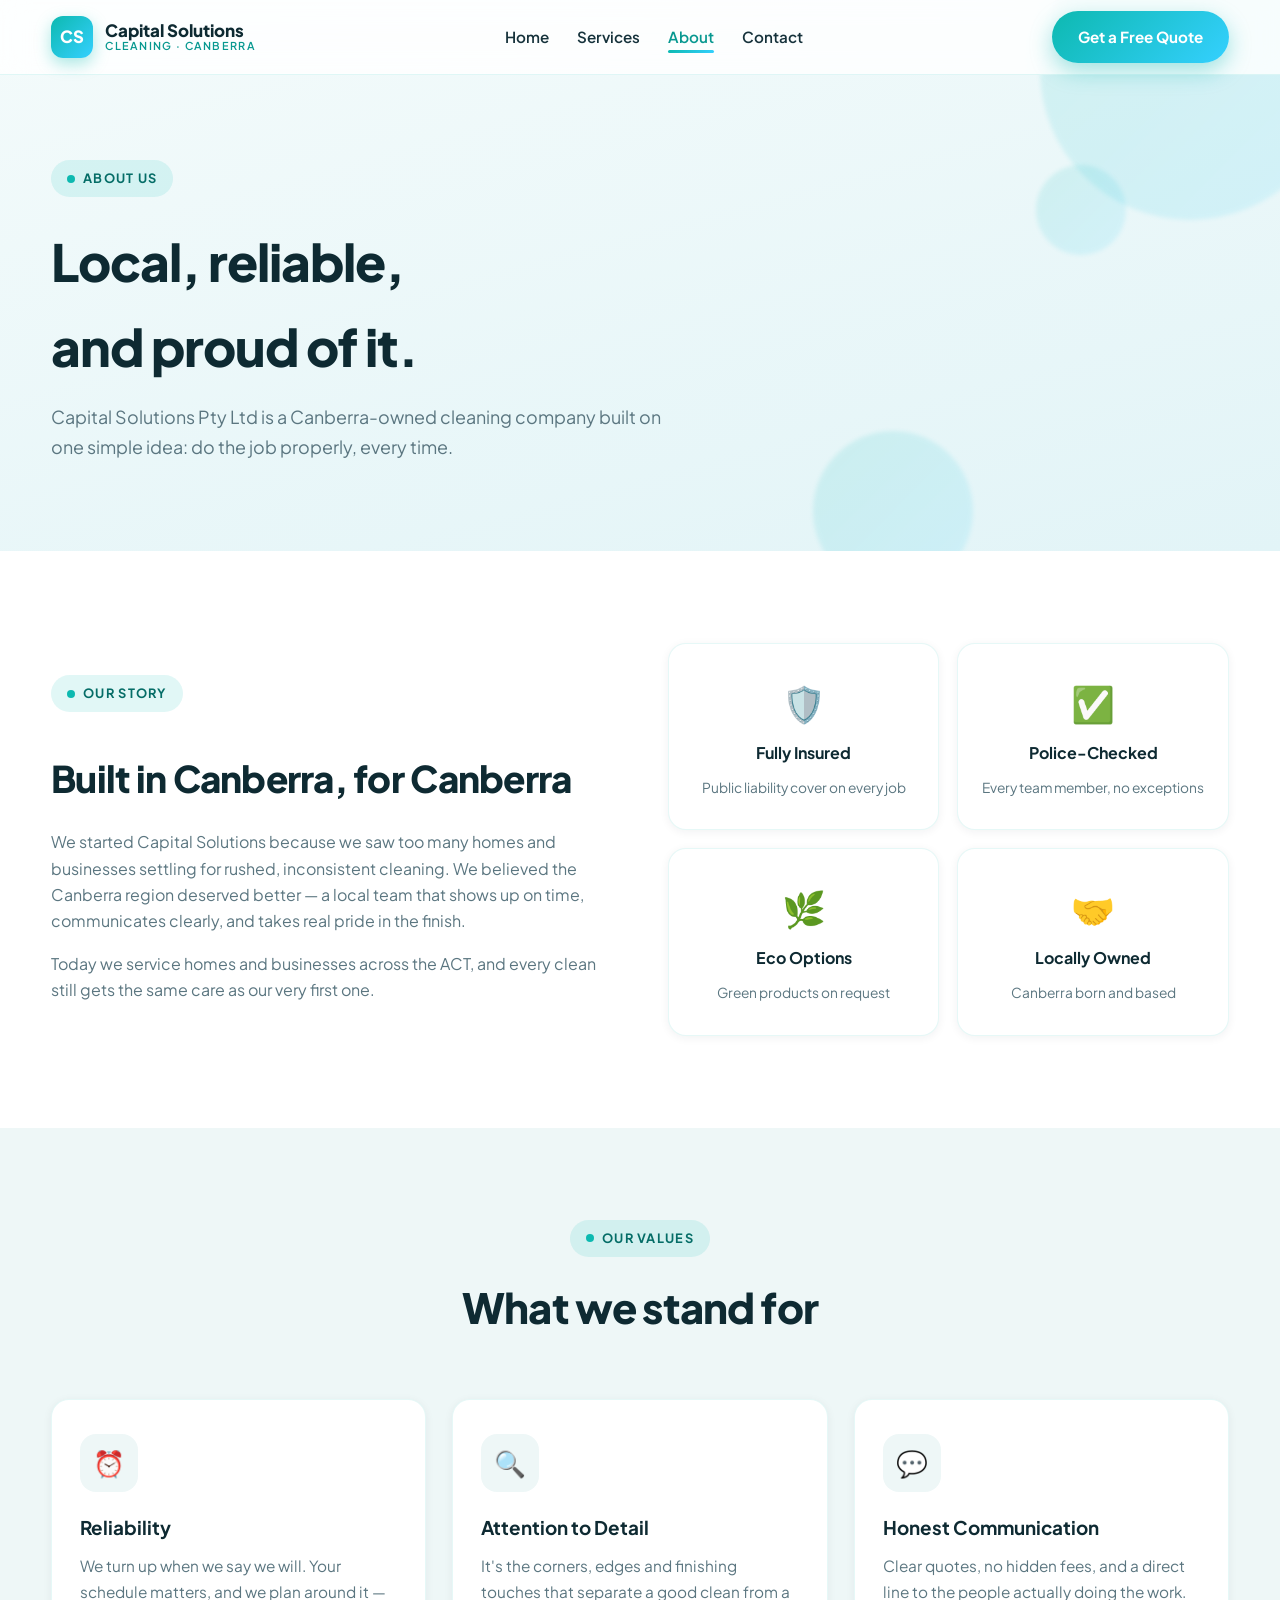
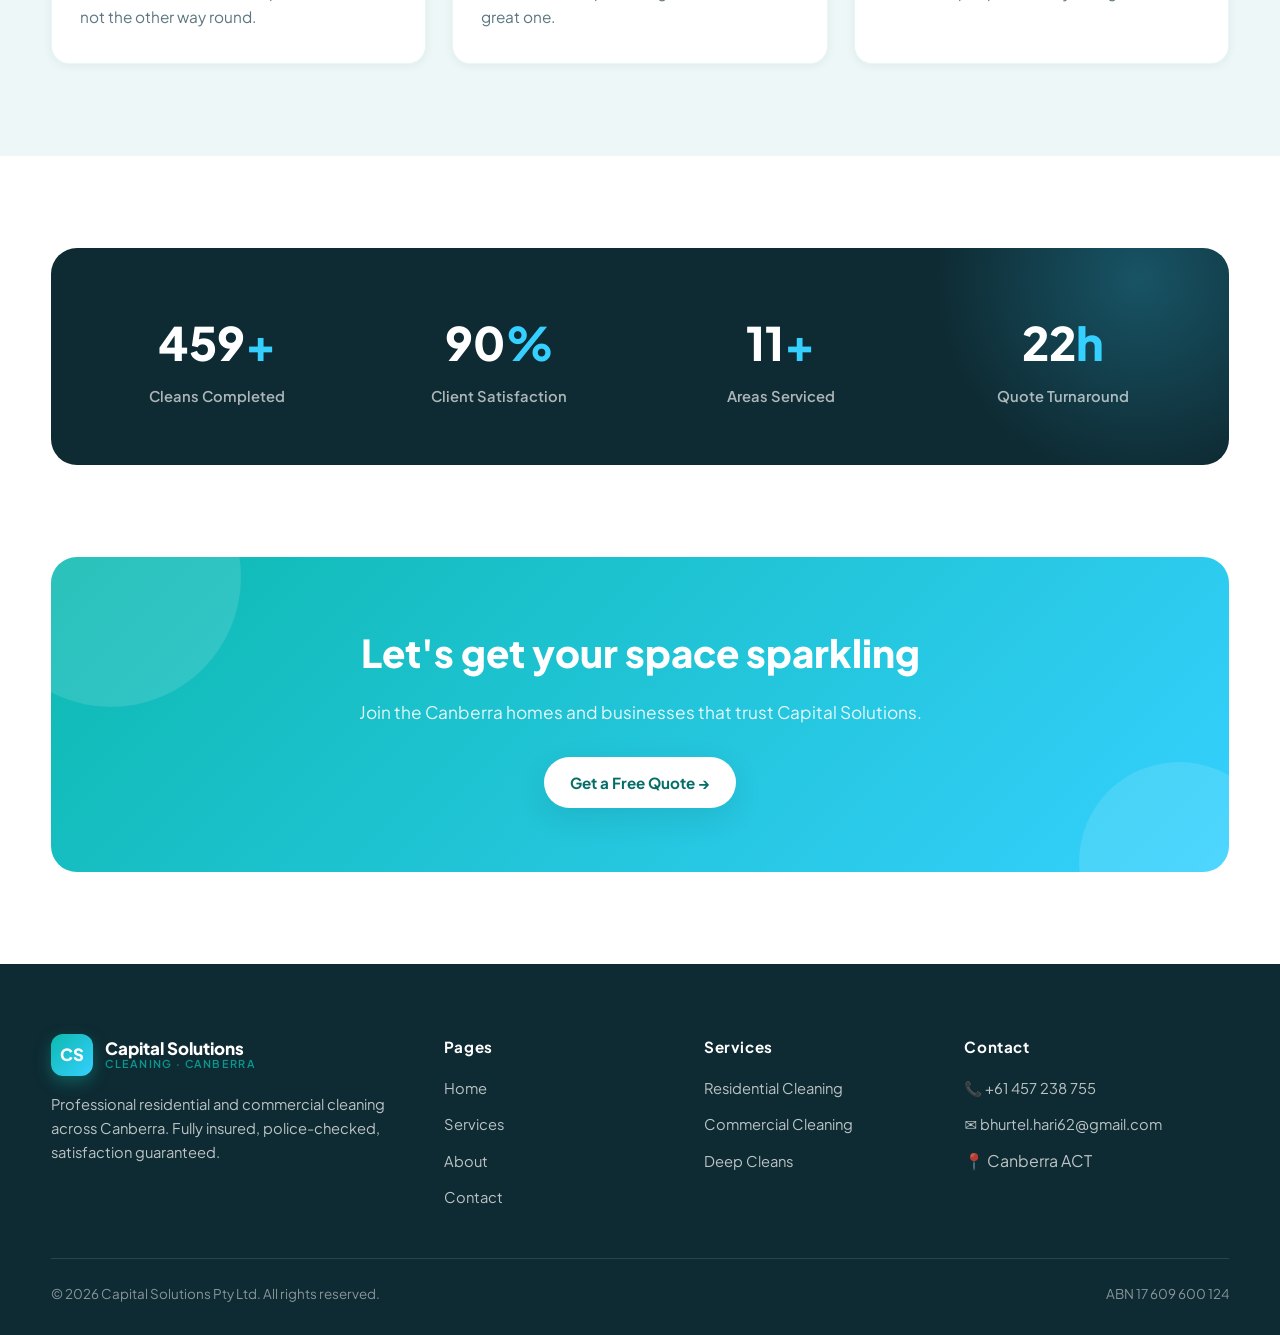
==== commit ca78ce7c: "Switch site to capitalsolutionspty.com.au (CNAME, canonical, OG, sitemap, robots)" ====
--- a/about.html
+++ b/about.html
@@ -9,13 +9,13 @@
   <meta name="robots" content="index, follow">
   <meta name="geo.region" content="AU-ACT">
   <meta name="geo.placename" content="Canberra">
-  <link rel="canonical" href="https://capitalsolutions.org.au/about.html">
+  <link rel="canonical" href="https://capitalsolutionspty.com.au/about.html">
   <meta property="og:type" content="website">
   <meta property="og:site_name" content="Capital Solutions">
   <meta property="og:locale" content="en_AU">
   <meta property="og:title" content="About Capital Solutions - Canberra Home &amp; Residential Cleaning">
   <meta property="og:description" content="A locally owned Canberra cleaning company providing home, residential and domestic cleaning across the ACT.">
-  <meta property="og:url" content="https://capitalsolutions.org.au/about.html">
+  <meta property="og:url" content="https://capitalsolutionspty.com.au/about.html">
   <link rel="preconnect" href="https://fonts.googleapis.com">
   <link href="https://fonts.googleapis.com/css2?family=Plus+Jakarta+Sans:wght@400;600;700;800&display=swap" rel="stylesheet">
   <link rel="stylesheet" href="css/style.css">
